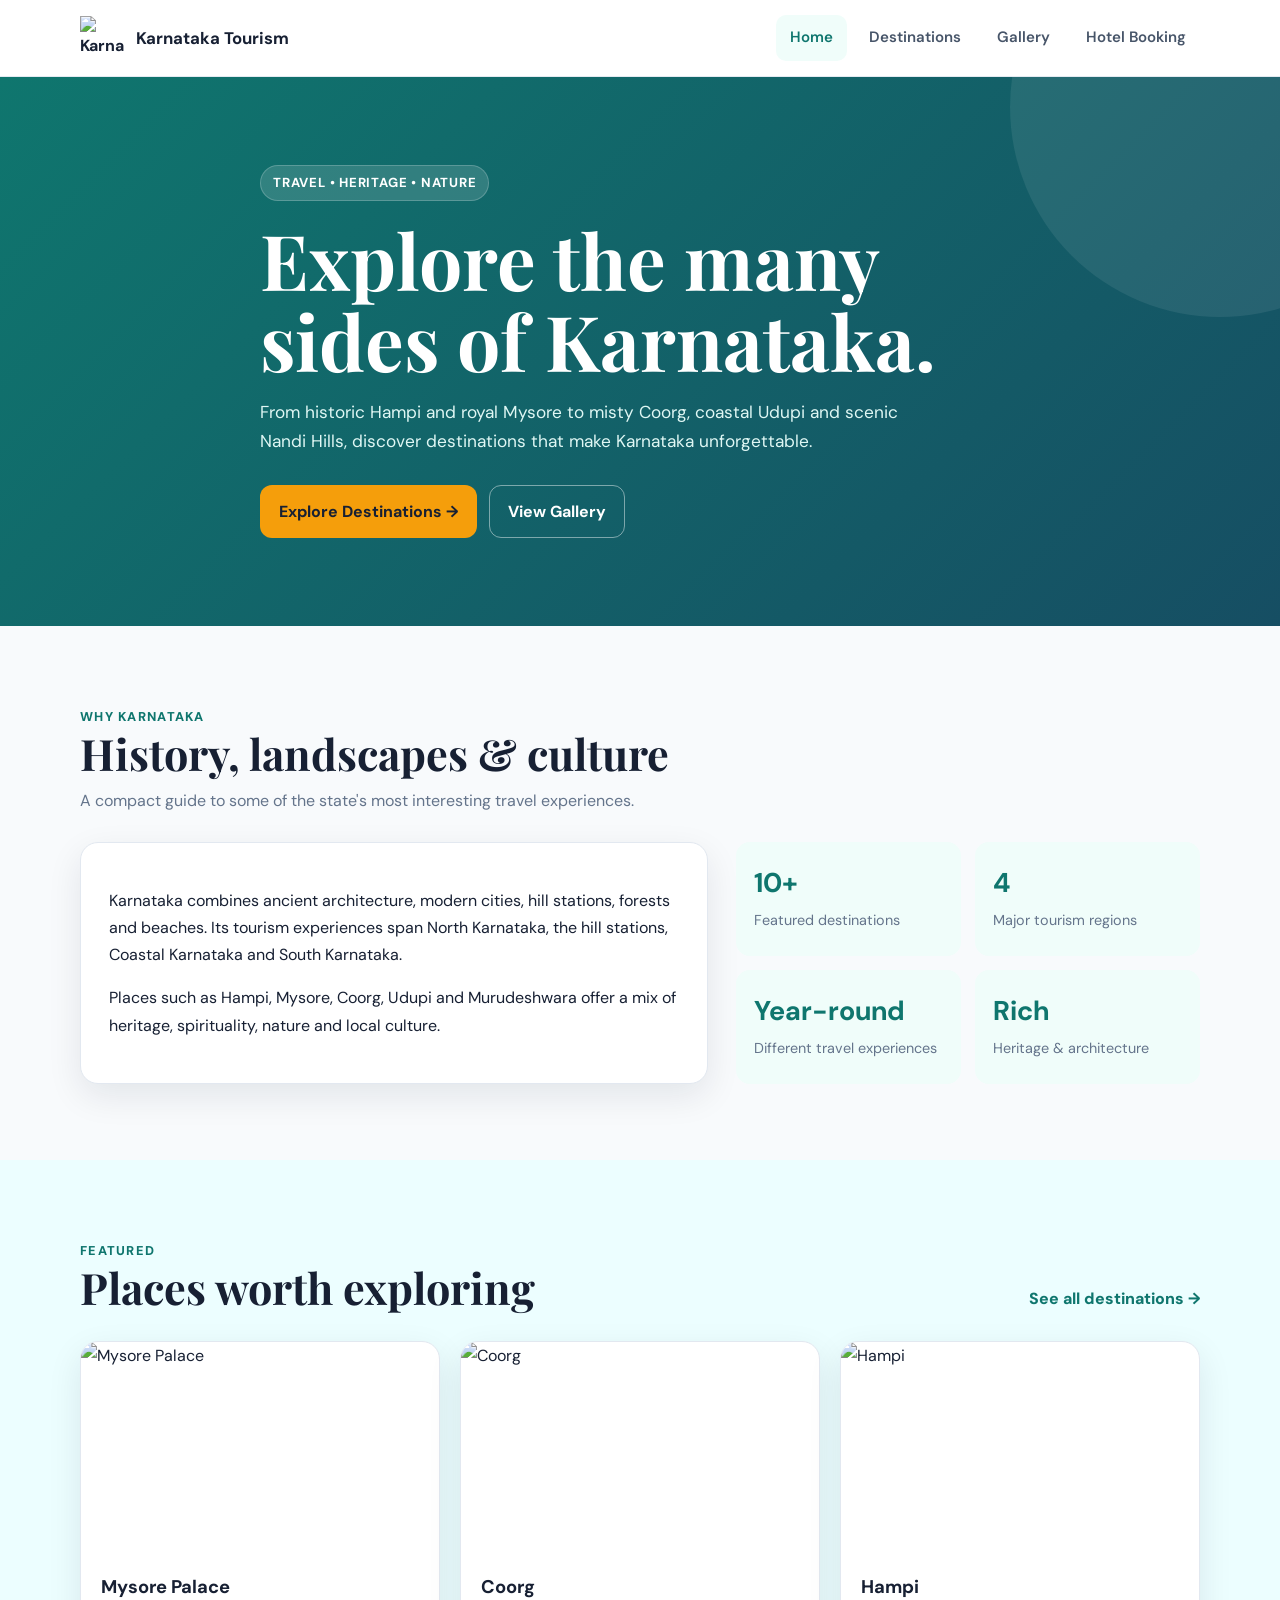
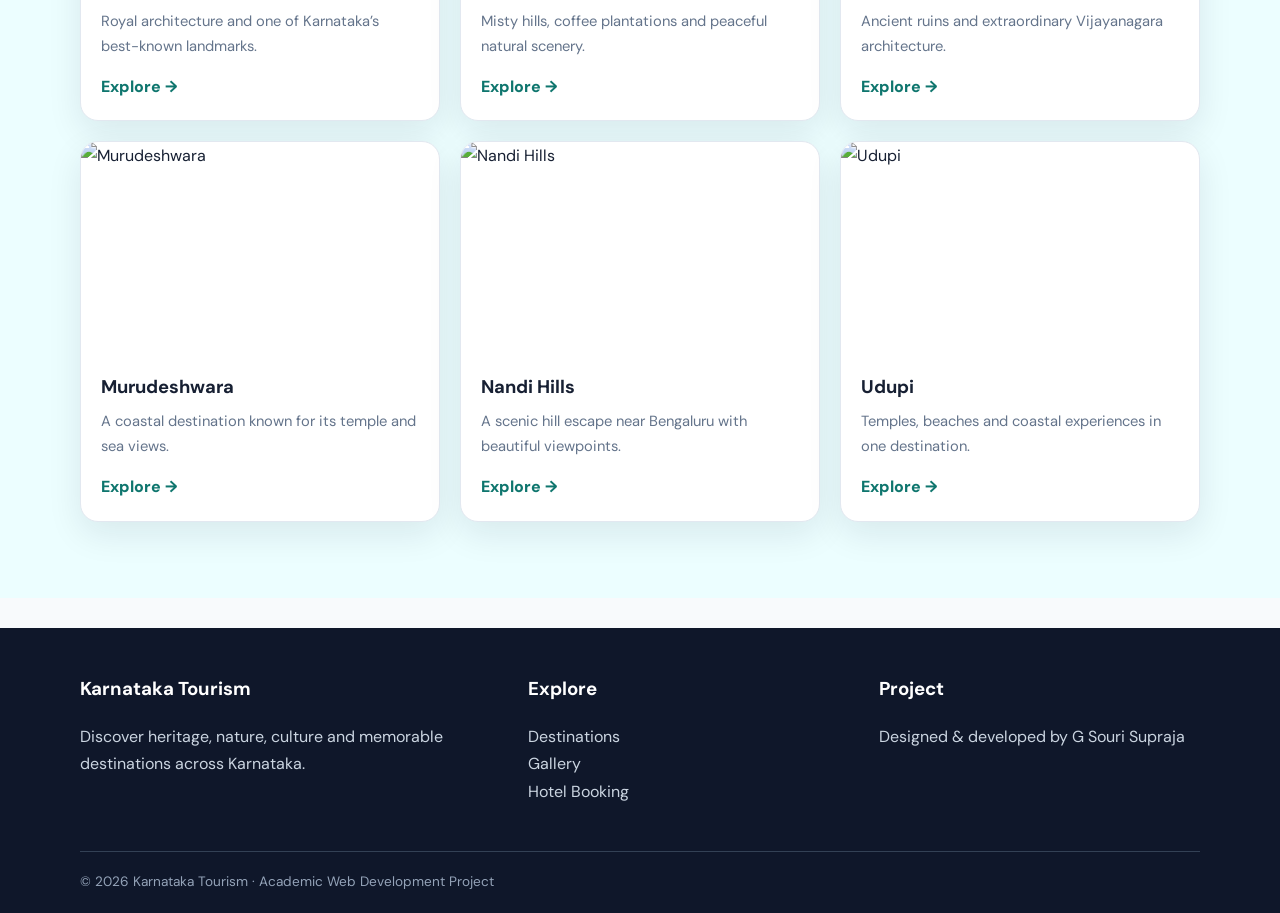
==== index.html @ 792bf8aa "Add files via upload" ====
<!doctype html>
<html lang="en">

<head>
    <meta charset="utf-8">
    <meta name="viewport" content="width=device-width,initial-scale=1">
    <meta name="description" content="Karnataka tourism and travel website">
    <title>Explore Karnataka | Karnataka Tourism</title>
    <link rel="stylesheet" href="style.css">
</head>

<body>
    <header class="navbar">
        <div class="container nav-inner"><a class="brand" href="index.html"><img src="/images/Karnataka logo.JPG"
                    alt="Karnataka Tourism logo"><span>Karnataka Tourism</span></a><button class="menu-btn"
                aria-label="Open menu">☰</button>
            <nav class="nav-links"><a class="active" href="index.html">Home</a><a class=""
                    href="Heritage.html">Destinations</a><a class="" href="Gallery.html">Gallery</a><a class=""
                    href="Hotel Booking Form.html">Hotel Booking</a></nav>
        </div>
    </header>
    <main>
        <section class="hero">
            <div class="container hero-content reveal"><span class="eyebrow">Travel • Heritage • Nature</span>
                <h1>Explore the many sides of Karnataka.</h1>
                <p>From historic Hampi and royal Mysore to misty Coorg, coastal Udupi and scenic Nandi Hills, discover
                    destinations that make Karnataka unforgettable.</p>
                <div class="actions"><a class="btn btn-primary" href="Heritage.html">Explore Destinations →</a><a
                        class="btn btn-outline" href="Gallery.html">View Gallery</a></div>
            </div>
        </section>
        <section class="section">
            <div class="container">
                <div class="section-head reveal">
                    <div><span class="kicker">Why Karnataka</span>
                        <h2>History, landscapes & culture</h2>
                        <p>A compact guide to some of the state's most interesting travel experiences.</p>
                    </div>
                </div>
                <div class="about-grid">
                    <div class="panel reveal">
                        <p>Karnataka combines ancient architecture, modern cities, hill stations, forests and beaches.
                            Its tourism experiences span North Karnataka, the hill stations, Coastal Karnataka and South
                            Karnataka.</p>
                        <p>Places such as Hampi, Mysore, Coorg, Udupi and Murudeshwara offer a mix of heritage,
                            spirituality, nature and local culture.</p>
                    </div>
                    <div class="stats reveal">
                        <div class="stat"><strong>10+</strong><span>Featured destinations</span></div>
                        <div class="stat"><strong>4</strong><span>Major tourism regions</span></div>
                        <div class="stat"><strong>Year-round</strong><span>Different travel experiences</span></div>
                        <div class="stat"><strong>Rich</strong><span>Heritage & architecture</span></div>
                    </div>
                </div>
            </div>
        </section>
        <section class="section" style="background:#ecfeff">
            <div class="container">
                <div class="section-head reveal">
                    <div><span class="kicker">Featured</span>
                        <h2>Places worth exploring</h2>
                    </div><a class="text-link" href="Heritage.html">See all destinations →</a>
                </div>
                <div class="cards">
                    <article class="card reveal">
                        <div class="card-img"><img src="images/Mysore Palace 1.jpg" alt="Mysore Palace"></div>
                        <div class="card-body">
                            <h3>Mysore Palace</h3>
                            <p>Royal architecture and one of Karnataka’s best-known landmarks.</p><a class="text-link"
                                href="Mysore Palace.html">Explore →</a>
                        </div>
                    </article>
                    <article class="card reveal">
                        <div class="card-img"><img src="images/Coorg 1.jpg" alt="Coorg"></div>
                        <div class="card-body">
                            <h3>Coorg</h3>
                            <p>Misty hills, coffee plantations and peaceful natural scenery.</p><a class="text-link"
                                href="Coorg.html">Explore →</a>
                        </div>
                    </article>
                    <article class="card reveal">
                        <div class="card-img"><img src="/images/Virupaksha Temple 1.jpg" alt="Hampi"></div>
                        <div class="card-body">
                            <h3>Hampi</h3>
                            <p>Ancient ruins and extraordinary Vijayanagara architecture.</p><a class="text-link"
                                href="Virupaksha Temple.html">Explore →</a>
                        </div>
                    </article>
                    <article class="card reveal">
                        <div class="card-img"><img src="/images/Murudeshwara 1.jpg" alt="Murudeshwara"></div>
                        <div class="card-body">
                            <h3>Murudeshwara</h3>
                            <p>A coastal destination known for its temple and sea views.</p><a class="text-link"
                                href="Murudeshwara.html">Explore →</a>
                        </div>
                    </article>
                    <article class="card reveal">
                        <div class="card-img"><img src="/images/Nandi Hills 1.jpg" alt="Nandi Hills"></div>
                        <div class="card-body">
                            <h3>Nandi Hills</h3>
                            <p>A scenic hill escape near Bengaluru with beautiful viewpoints.</p><a class="text-link"
                                href="Nandi Hills.html">Explore →</a>
                        </div>
                    </article>
                    <article class="card reveal">
                        <div class="card-img"><img src="/images/Udupi 1.jpg" alt="Udupi"></div>
                        <div class="card-body">
                            <h3>Udupi</h3>
                            <p>Temples, beaches and coastal experiences in one destination.</p><a class="text-link"
                                href="Udupi.html">Explore →</a>
                        </div>
                    </article>
                </div>
            </div>
        </section>
    </main>
    <footer class="footer">
        <div class="container footer-grid">
            <div>
                <h3>Karnataka Tourism</h3>
                <p>Discover heritage, nature, culture and memorable destinations across Karnataka.</p>
            </div>
            <div>
                <h3>Explore</h3>
                <p><a href="Heritage.html">Destinations</a><br><a href="Gallery.html">Gallery</a><br><a
                        href="Hotel Booking Form.html">Hotel Booking</a></p>
            </div>
            <div>
                <h3>Project</h3>
                <p>Designed & developed by G Souri Supraja</p>
            </div>
        </div>
        <div class="container copyright">© 2026 Karnataka Tourism · Academic Web Development Project</div>
    </footer>
    <div class="lightbox"><button aria-label="Close">×</button><img src="" alt="Expanded gallery image"></div>
    <script src="script.js"></script>
</body>

</html>
---- style.css ----
@import url('https://fonts.googleapis.com/css2?family=DM+Sans:wght@400;500;600;700&family=Playfair+Display:wght@600;700&display=swap');
:root{--primary:#0f766e;--primary-dark:#115e59;--accent:#f59e0b;--ink:#172033;--muted:#64748b;--surface:#fff;--soft:#f0fdfa;--line:#e2e8f0;--shadow:0 12px 35px rgba(15,23,42,.09);--radius:18px}
*{box-sizing:border-box}html{scroll-behavior:smooth}body{margin:0;font-family:'DM Sans',Arial,sans-serif;color:var(--ink);background:#f8fafc;line-height:1.7}img{max-width:100%;display:block}a{text-decoration:none;color:inherit}.container{width:min(1120px,92%);margin:auto}
.navbar{position:sticky;top:0;z-index:1000;background:rgba(255,255,255,.94);backdrop-filter:blur(12px);border-bottom:1px solid rgba(226,232,240,.9)}.nav-inner{height:76px;display:flex;align-items:center;justify-content:space-between;gap:24px}.brand{display:flex;align-items:center;gap:12px;font-weight:700}.brand img{width:44px;height:44px;object-fit:contain}.brand span{font-size:1.05rem}.nav-links{display:flex;align-items:center;gap:8px}.nav-links a{padding:10px 14px;border-radius:10px;color:#475569;font-weight:600;font-size:.94rem;transition:.2s}.nav-links a:hover,.nav-links a.active{color:var(--primary);background:var(--soft)}.menu-btn{display:none;border:0;background:transparent;font-size:1.5rem;cursor:pointer}
.hero{position:relative;overflow:hidden;background:linear-gradient(135deg,#0f766e,#164e63);color:white;padding:88px 0}.hero:after{content:'';position:absolute;width:420px;height:420px;border-radius:50%;right:-150px;top:-180px;background:rgba(255,255,255,.08)}.hero-content{position:relative;z-index:1;max-width:760px}.eyebrow{display:inline-block;background:rgba(255,255,255,.14);border:1px solid rgba(255,255,255,.2);padding:6px 12px;border-radius:999px;font-size:.82rem;font-weight:700;letter-spacing:.06em;text-transform:uppercase}.hero h1{font:700 clamp(2.6rem,6vw,4.8rem)/1.05 'Playfair Display',serif;margin:18px 0 16px}.hero p{font-size:1.08rem;color:#dff7f4;max-width:680px}.actions{display:flex;flex-wrap:wrap;gap:12px;margin-top:28px}.btn{display:inline-flex;align-items:center;justify-content:center;gap:8px;padding:12px 18px;border-radius:12px;font-weight:700;border:1px solid transparent;cursor:pointer;transition:.2s}.btn-primary{background:var(--accent);color:#172033}.btn-primary:hover{transform:translateY(-2px);filter:brightness(1.04)}.btn-light{background:#fff;color:var(--primary)}.btn-outline{border-color:rgba(255,255,255,.45);color:#fff}.btn-outline:hover{background:rgba(255,255,255,.1)}
.section{padding:76px 0}.section-head{display:flex;justify-content:space-between;align-items:end;gap:24px;margin-bottom:28px}.section h2{font:700 clamp(1.9rem,4vw,2.7rem)/1.15 'Playfair Display',serif;margin:0}.section-head p{max-width:620px;color:var(--muted);margin:8px 0 0}.kicker{color:var(--primary);font-weight:800;font-size:.8rem;text-transform:uppercase;letter-spacing:.1em}
.about-grid{display:grid;grid-template-columns:1.15fr .85fr;gap:28px}.panel{background:#fff;border:1px solid var(--line);border-radius:var(--radius);padding:28px;box-shadow:var(--shadow)}.stats{display:grid;grid-template-columns:1fr 1fr;gap:14px}.stat{padding:18px;background:var(--soft);border-radius:14px}.stat strong{display:block;font-size:1.7rem;color:var(--primary)}.stat span{font-size:.9rem;color:var(--muted)}
.cards{display:grid;grid-template-columns:repeat(3,1fr);gap:20px}.card{background:#fff;border:1px solid var(--line);border-radius:var(--radius);overflow:hidden;box-shadow:var(--shadow);transition:.25s}.card:hover{transform:translateY(-5px);box-shadow:0 18px 42px rgba(15,23,42,.13)}.card-img{height:210px;overflow:hidden}.card-img img{width:100%;height:100%;object-fit:cover;transition:.35s}.card:hover .card-img img{transform:scale(1.05)}.card-body{padding:20px}.card-body h3{margin:0 0 6px;font-size:1.15rem}.card-body p{margin:0 0 14px;color:var(--muted);font-size:.92rem}.text-link{color:var(--primary);font-weight:800}
.gallery-grid{display:grid;grid-template-columns:repeat(4,1fr);gap:14px}.gallery-item{position:relative;border:0;padding:0;border-radius:14px;overflow:hidden;cursor:pointer;background:#ddd;aspect-ratio:4/3}.gallery-item img{width:100%;height:100%;object-fit:cover;transition:.3s}.gallery-item:hover img{transform:scale(1.06)}.gallery-item span{position:absolute;left:10px;bottom:10px;background:rgba(15,23,42,.72);color:#fff;padding:5px 9px;border-radius:8px;font-size:.75rem;font-weight:700}
.page-hero{padding:62px 0;background:linear-gradient(135deg,#ecfeff,#f8fafc);border-bottom:1px solid var(--line)}.page-hero h1{font:700 clamp(2.3rem,5vw,3.6rem)/1.1 'Playfair Display',serif;margin:8px 0}.page-hero p{color:var(--muted);max-width:720px}.detail{padding:55px 0}.detail-layout{display:grid;grid-template-columns:minmax(0,1fr) 310px;gap:30px;align-items:start}.article{background:#fff;border:1px solid var(--line);border-radius:var(--radius);padding:32px;box-shadow:var(--shadow)}.article h2{font:700 1.55rem 'Playfair Display',serif;margin-top:32px}.article p{color:#475569}.article .lead{font-size:1.08rem;color:#334155}.article img.cover{width:100%;max-height:430px;object-fit:cover;border-radius:14px;margin-bottom:24px}.info-box{background:#fff;border:1px solid var(--line);border-radius:var(--radius);padding:22px;box-shadow:var(--shadow);position:sticky;top:100px}.info-box h3{margin-top:0}.facts{display:grid;gap:12px}.fact{padding:12px 14px;background:#f8fafc;border-radius:10px}.fact b{display:block;font-size:.78rem;color:var(--muted);text-transform:uppercase;letter-spacing:.05em}.fact span{font-weight:600}
.form-wrap{max-width:760px;margin:auto;background:#fff;border:1px solid var(--line);border-radius:var(--radius);padding:32px;box-shadow:var(--shadow)}.form-grid{display:grid;grid-template-columns:1fr 1fr;gap:18px}.field.full{grid-column:1/-1}.field label{display:block;font-weight:700;font-size:.9rem;margin-bottom:6px}.field input,.field select{width:100%;padding:12px 13px;border:1px solid #cbd5e1;border-radius:10px;font:inherit;outline:none}.field input:focus,.field select:focus{border-color:var(--primary);box-shadow:0 0 0 3px rgba(15,118,110,.1)}.radio-row{display:flex;flex-wrap:wrap;gap:16px}.radio-row label{font-weight:500}.error{font-size:.8rem;color:#dc2626;margin-top:4px}.success{display:none;margin-top:16px;padding:12px 14px;background:#ecfdf5;color:#047857;border-radius:10px;font-weight:600}
.footer{background:#0f172a;color:#cbd5e1;padding:45px 0 20px;margin-top:30px}.footer-grid{display:grid;grid-template-columns:1.3fr 1fr 1fr;gap:30px}.footer h3{color:#fff;margin-top:0}.footer a:hover{color:#fff}.copyright{border-top:1px solid #334155;margin-top:30px;padding-top:18px;font-size:.85rem;color:#94a3b8}.reveal{opacity:0;transform:translateY(16px);transition:.6s}.reveal.show{opacity:1;transform:none}.lightbox{position:fixed;inset:0;background:rgba(2,6,23,.9);display:none;align-items:center;justify-content:center;padding:30px;z-index:2000}.lightbox.open{display:flex}.lightbox img{max-width:min(1000px,95vw);max-height:88vh;border-radius:12px}.lightbox button{position:absolute;top:18px;right:22px;border:0;background:rgba(255,255,255,.12);color:#fff;font-size:2rem;width:46px;height:46px;border-radius:50%;cursor:pointer}
@media(max-width:900px){.cards{grid-template-columns:repeat(2,1fr)}.gallery-grid{grid-template-columns:repeat(3,1fr)}.about-grid,.detail-layout{grid-template-columns:1fr}.info-box{position:static}}@media(max-width:700px){.nav-links{display:none;position:absolute;top:76px;left:0;right:0;background:#fff;border-bottom:1px solid var(--line);padding:12px;flex-direction:column;align-items:stretch}.nav-links.open{display:flex}.nav-links a{width:100%}.menu-btn{display:block}.cards{grid-template-columns:1fr}.gallery-grid{grid-template-columns:repeat(2,1fr)}.form-grid{grid-template-columns:1fr}.field.full{grid-column:auto}.hero{padding:68px 0}.section{padding:55px 0}.footer-grid{grid-template-columns:1fr}.article{padding:22px}}
@media(max-width:430px){.gallery-grid{grid-template-columns:1fr}.brand span{font-size:.9rem}.hero h1{font-size:2.45rem}}
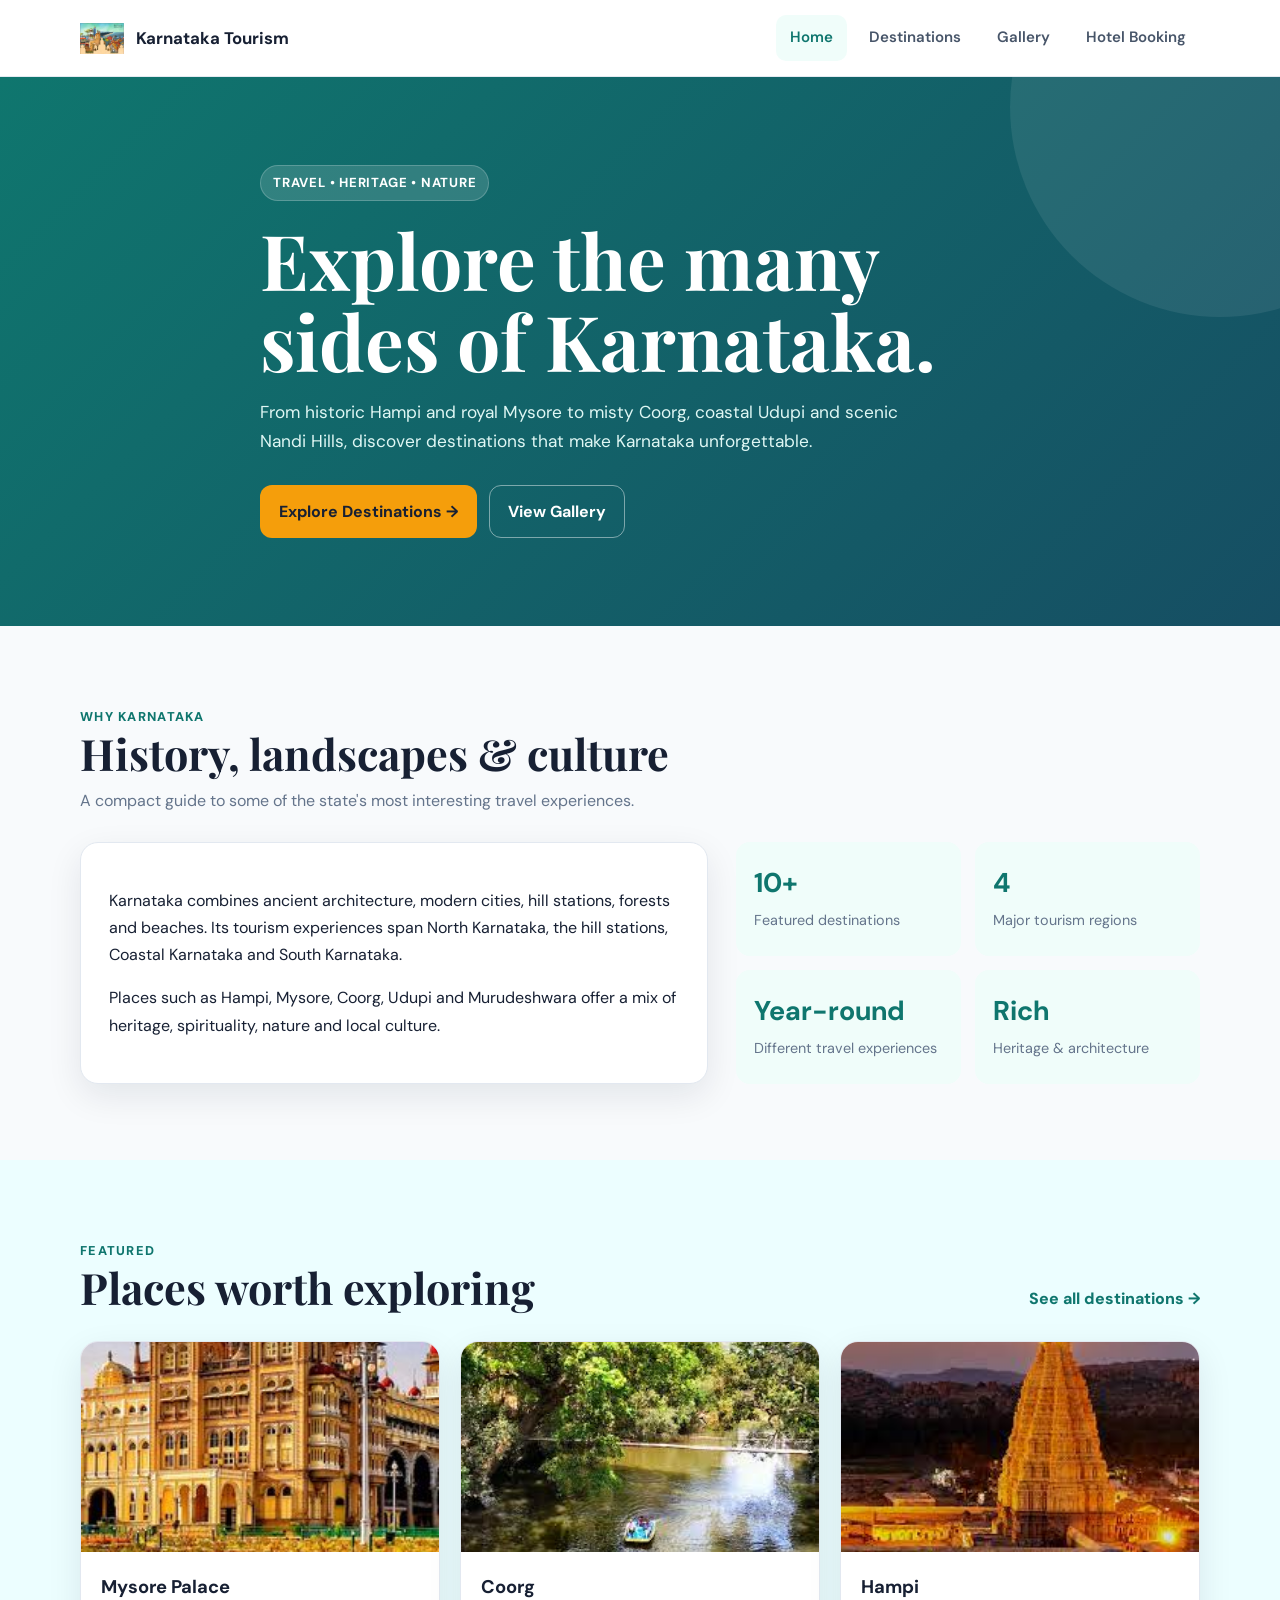
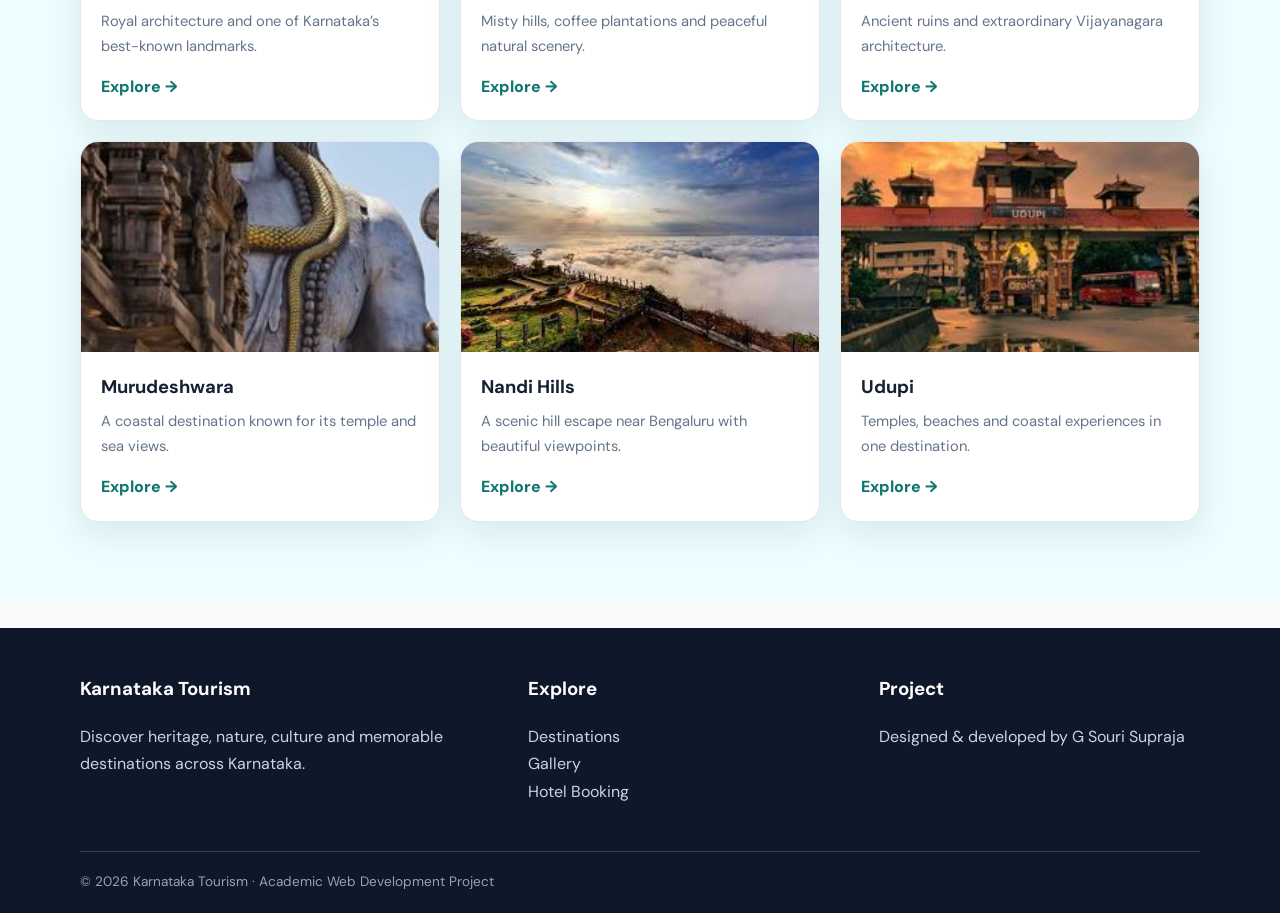
==== commit e7c6b62d: "Add Karnataka Tourism website" ====
--- a/index.html
+++ b/index.html
@@ -79,7 +79,7 @@
                         </div>
                     </article>
                     <article class="card reveal">
-                        <div class="card-img"><img src="/images/Virupaksha Temple 1.jpg" alt="Hampi"></div>
+                        <div class="card-img"><img src="images/Virupaksha Temple 1.jpg" alt="Hampi"></div>
                         <div class="card-body">
                             <h3>Hampi</h3>
                             <p>Ancient ruins and extraordinary Vijayanagara architecture.</p><a class="text-link"
